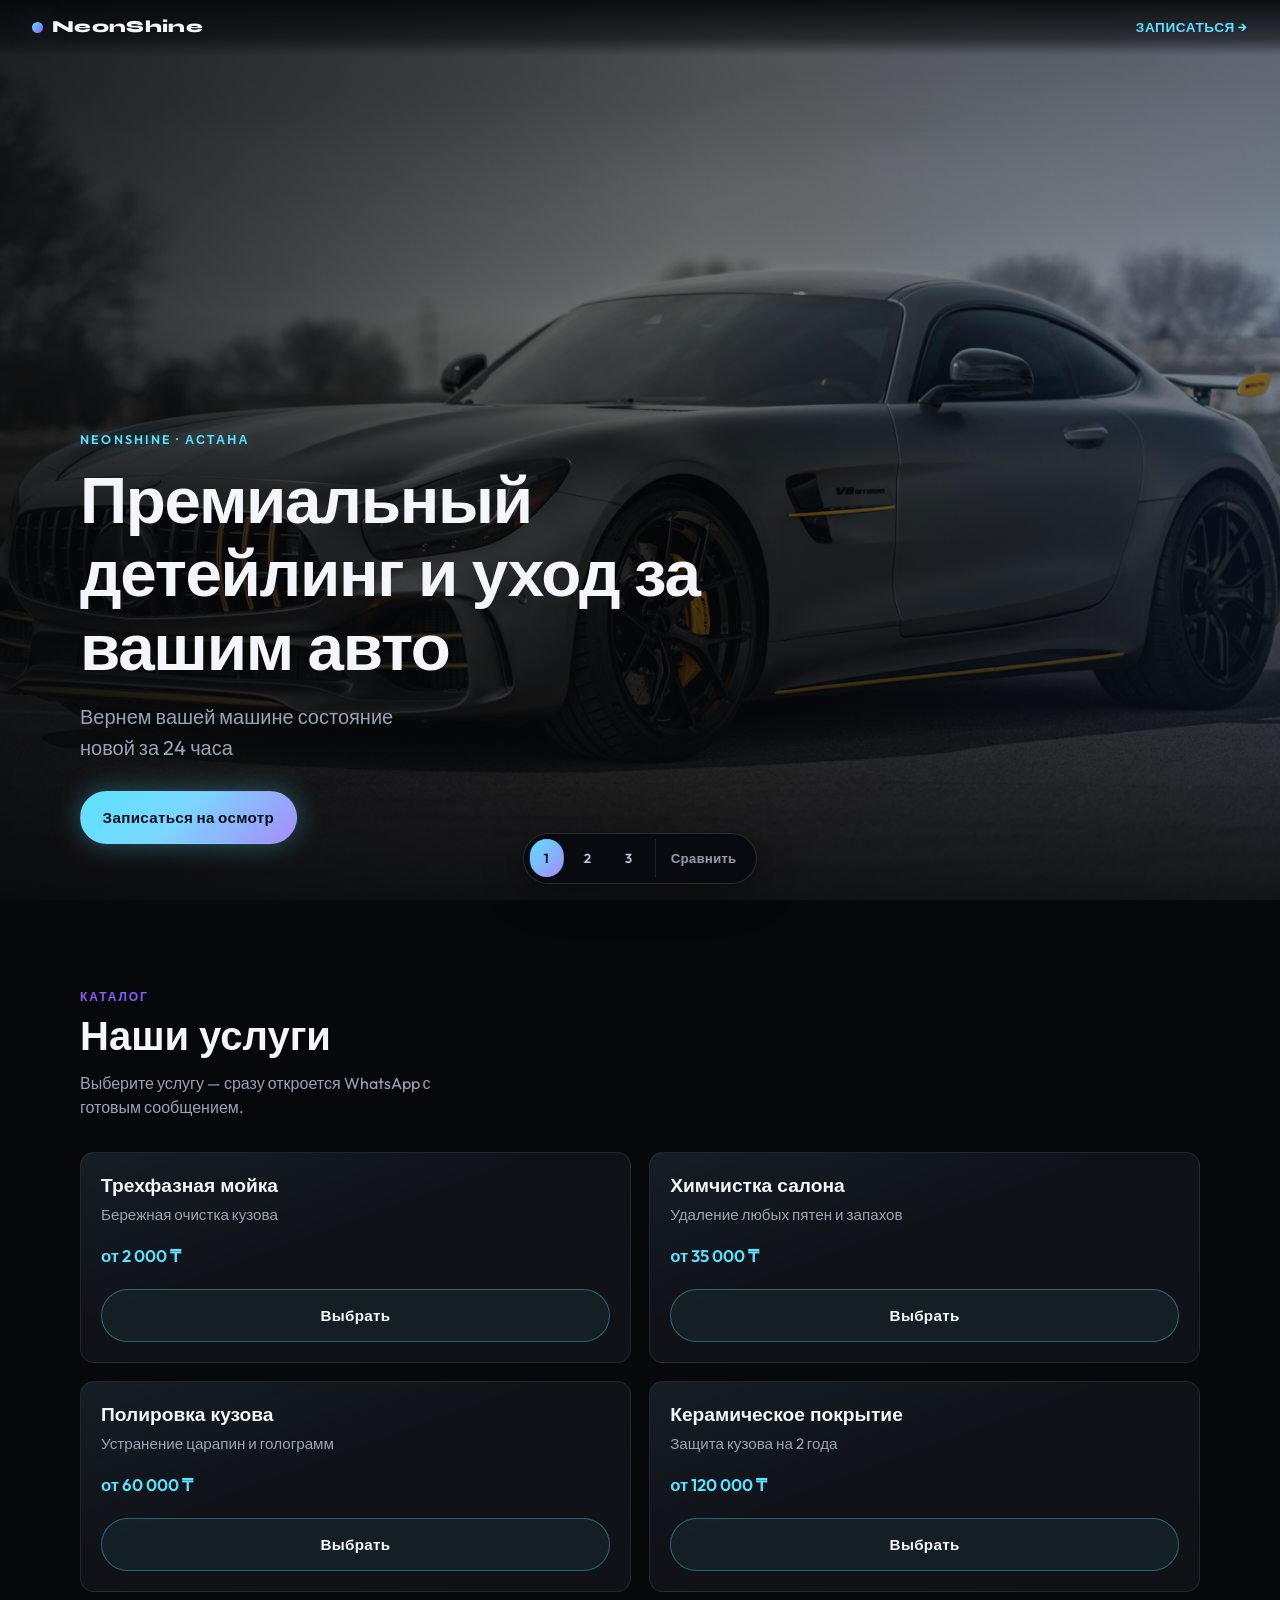
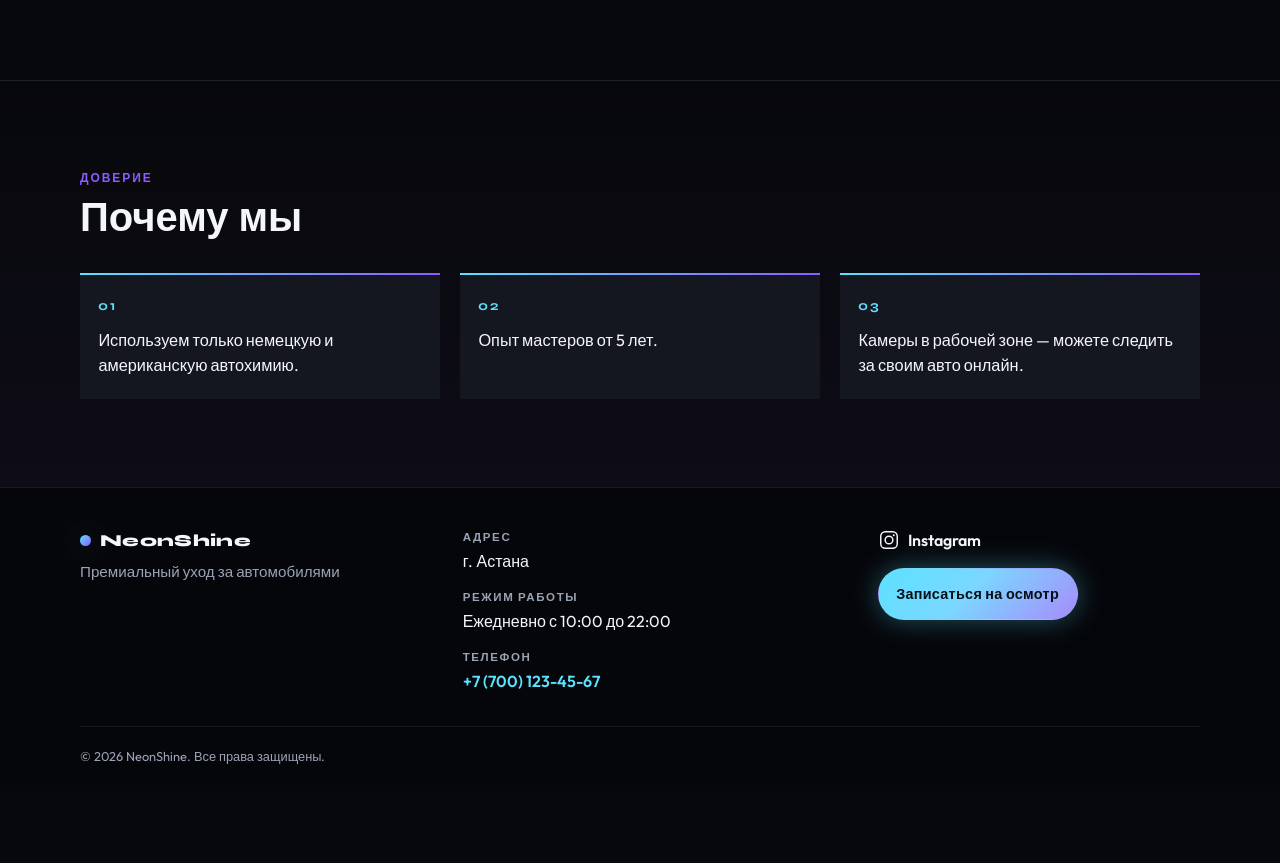
==== v1/index.html @ deca6188 "Add NeonShine landing with three style variants and Vercel config." ====
<!DOCTYPE html>
<html lang="ru">
<head>
  <meta charset="UTF-8" />
  <meta name="viewport" content="width=device-width, initial-scale=1" />
  <meta name="description" content="NeonShine — премиальный автодетейлинг в Астане. Мойка, химчистка, полировка, керамика. Запись за 1 клик." />
  <title>NeonShine — вариант 1</title>
  <link rel="preconnect" href="https://fonts.googleapis.com" />
  <link rel="preconnect" href="https://fonts.gstatic.com" crossorigin />
  <link href="https://fonts.googleapis.com/css2?family=Outfit:wght@400;500;600;700&family=Syne:wght@600;700;800&display=swap" rel="stylesheet" />
  <link rel="stylesheet" href="styles.css" />
  <link rel="stylesheet" href="../shared/scrollbar.css" />
  <link rel="stylesheet" href="../shared/contact-modal.css" />
  <link rel="stylesheet" href="../shared/switcher.css" />
</head>
<body data-variant="1">
  <header class="site-header">
    <a class="logo" href="#top" aria-label="NeonShine — наверх">
      <span class="logo-mark" aria-hidden="true"></span>
      NeonShine
    </a>
    <a class="header-cta" data-wa="inspect" href="#">Записаться →</a>
  </header>

  <main id="top">
    <section class="hero" aria-label="Главный экран">
      <div class="hero-bg" role="img" aria-label="Спортивный автомобиль в неоновом свете"></div>
      <div class="hero-veil"></div>
      <div class="hero-content">
        <p class="brand-lockup">NeonShine · Астана</p>
        <h1>Премиальный детейлинг и уход за вашим авто</h1>
        <p class="hero-lead">Вернем вашей машине состояние новой за 24 часа</p>
        <a class="btn btn-primary" data-wa="inspect" href="#">Записаться на осмотр</a>
      </div>
    </section>

    <section class="section services" id="services" aria-labelledby="services-title">
      <div class="section-inner">
        <header class="section-head">
          <p class="eyebrow">Каталог</p>
          <h2 id="services-title">Наши услуги</h2>
          <p class="section-sub">Выберите услугу — сразу откроется WhatsApp с готовым сообщением.</p>
        </header>

        <ul class="service-grid">
          <li class="service-card">
            <div class="service-card-body">
              <h3>Трехфазная мойка</h3>
              <p>Бережная очистка кузова</p>
              <p class="price">от 2 000 ₸</p>
            </div>
            <a class="btn btn-ghost" data-wa="service" data-service="Трехфазная мойка" data-price="от 2 000 ₸" href="#">Выбрать</a>
          </li>
          <li class="service-card">
            <div class="service-card-body">
              <h3>Химчистка салона</h3>
              <p>Удаление любых пятен и запахов</p>
              <p class="price">от 35 000 ₸</p>
            </div>
            <a class="btn btn-ghost" data-wa="service" data-service="Химчистка салона" data-price="от 35 000 ₸" href="#">Выбрать</a>
          </li>
          <li class="service-card">
            <div class="service-card-body">
              <h3>Полировка кузова</h3>
              <p>Устранение царапин и голограмм</p>
              <p class="price">от 60 000 ₸</p>
            </div>
            <a class="btn btn-ghost" data-wa="service" data-service="Полировка кузова" data-price="от 60 000 ₸" href="#">Выбрать</a>
          </li>
          <li class="service-card">
            <div class="service-card-body">
              <h3>Керамическое покрытие</h3>
              <p>Защита кузова на 2 года</p>
              <p class="price">от 120 000 ₸</p>
            </div>
            <a class="btn btn-ghost" data-wa="service" data-service="Керамическое покрытие" data-price="от 120 000 ₸" href="#">Выбрать</a>
          </li>
        </ul>
      </div>
    </section>

    <section class="section why" id="why" aria-labelledby="why-title">
      <div class="section-inner">
        <header class="section-head">
          <p class="eyebrow">Доверие</p>
          <h2 id="why-title">Почему мы</h2>
        </header>
        <ul class="why-list">
          <li>
            <span class="why-index" aria-hidden="true">01</span>
            <p>Используем только немецкую и американскую автохимию.</p>
          </li>
          <li>
            <span class="why-index" aria-hidden="true">02</span>
            <p>Опыт мастеров от 5 лет.</p>
          </li>
          <li>
            <span class="why-index" aria-hidden="true">03</span>
            <p>Камеры в рабочей зоне — можете следить за своим авто онлайн.</p>
          </li>
        </ul>
      </div>
    </section>
  </main>

  <footer class="site-footer" id="contacts">
    <div class="footer-inner">
      <div class="footer-brand">
        <p class="logo footer-logo">
          <span class="logo-mark" aria-hidden="true"></span>
          NeonShine
        </p>
        <p class="footer-tag">Премиальный уход за автомобилями</p>
      </div>
      <ul class="footer-meta">
        <li>
          <span class="meta-label">Адрес</span>
          <span>г. Астана</span>
        </li>
        <li>
          <span class="meta-label">Режим работы</span>
          <span>Ежедневно с 10:00 до 22:00</span>
        </li>
        <li>
          <span class="meta-label">Телефон</span>
          <a class="phone-link" data-phone-link href="tel:+77001234567">+7 (700) 123-45-67</a>
        </li>
      </ul>
      <div class="footer-social">
        <a class="ig-link" data-instagram href="https://instagram.com/neonshine.astana" target="_blank" rel="noopener noreferrer" aria-label="Instagram NeonShine">
          <svg width="22" height="22" viewBox="0 0 24 24" fill="none" aria-hidden="true">
            <rect x="3" y="3" width="18" height="18" rx="5" stroke="currentColor" stroke-width="1.6"/>
            <circle cx="12" cy="12" r="4.2" stroke="currentColor" stroke-width="1.6"/>
            <circle cx="17.2" cy="6.8" r="1.1" fill="currentColor"/>
          </svg>
          Instagram
        </a>
        <a class="btn btn-primary btn-compact" data-wa="inspect" href="#">Записаться на осмотр</a>
      </div>
    </div>
    <p class="copyright">© <span data-year></span> NeonShine. Все права защищены.</p>
  </footer>

  <script src="../shared/config.js"></script>
  <script src="../shared/main.js"></script>
  <script src="../shared/switcher.js"></script>
</body>
</html>
---- v1/styles.css ----
:root {
  --bg: #07080b;
  --bg-elevated: #101218;
  --bg-soft: #14171f;
  --line: rgba(255, 255, 255, 0.08);
  --text: #f4f6fb;
  --muted: #9aa3b5;
  --neon: #5ce1ff;
  --neon-deep: #2b7cff;
  --violet: #8b5cff;
  --glow: 0 0 28px rgba(92, 225, 255, 0.35);
  --font-display: "Syne", sans-serif;
  --font-body: "Outfit", sans-serif;
  --space: clamp(1.25rem, 4vw, 2rem);
  --max: 1120px;
  --radius: 14px;
}

*,
*::before,
*::after {
  box-sizing: border-box;
}

html {
  scroll-behavior: smooth;
}

body {
  margin: 0;
  min-height: 100vh;
  font-family: var(--font-body);
  font-size: 1rem;
  line-height: 1.55;
  color: var(--text);
  background:
    radial-gradient(1200px 600px at 80% -10%, rgba(139, 92, 255, 0.18), transparent 55%),
    radial-gradient(900px 500px at 10% 20%, rgba(43, 124, 255, 0.12), transparent 50%),
    var(--bg);
  -webkit-font-smoothing: antialiased;
}

img {
  max-width: 100%;
  display: block;
}

a {
  color: inherit;
  text-decoration: none;
}

ul {
  margin: 0;
  padding: 0;
  list-style: none;
}

h1,
h2,
h3 {
  font-family: var(--font-display);
  font-weight: 700;
  line-height: 1.12;
  margin: 0;
}

p {
  margin: 0;
}

/* Header */
.site-header {
  position: fixed;
  inset: 0 0 auto;
  z-index: 20;
  display: flex;
  align-items: center;
  justify-content: space-between;
  gap: 1rem;
  padding: 0.9rem var(--space);
  background: linear-gradient(to bottom, rgba(7, 8, 11, 0.92), rgba(7, 8, 11, 0.55) 70%, transparent);
  backdrop-filter: blur(8px);
}

.logo {
  display: inline-flex;
  align-items: center;
  gap: 0.55rem;
  font-family: var(--font-display);
  font-weight: 800;
  font-size: 1.05rem;
  letter-spacing: 0.02em;
}

.logo-mark {
  width: 0.7rem;
  height: 0.7rem;
  border-radius: 50%;
  background: linear-gradient(135deg, var(--neon), var(--violet));
  box-shadow: var(--glow);
}

.header-cta {
  font-size: 0.85rem;
  font-weight: 600;
  letter-spacing: 0.04em;
  text-transform: uppercase;
  color: var(--neon);
}

.header-cta:hover {
  color: #fff;
}

/* Hero */
.hero {
  position: relative;
  min-height: 100svh;
  display: grid;
  align-items: end;
  overflow: hidden;
}

.hero-bg {
  position: absolute;
  inset: 0;
  background: url("hero-neon.jpg") center 35% / cover no-repeat;
  transform: scale(1.04);
}

.hero-veil {
  position: absolute;
  inset: 0;
  background:
    linear-gradient(180deg, rgba(7, 8, 11, 0.55) 0%, rgba(7, 8, 11, 0.35) 35%, rgba(7, 8, 11, 0.92) 100%),
    linear-gradient(90deg, rgba(7, 8, 11, 0.75) 0%, rgba(7, 8, 11, 0.25) 55%, rgba(43, 124, 255, 0.18) 100%);
}

.hero-content {
  position: relative;
  z-index: 1;
  width: min(100% - 2 * var(--space), var(--max));
  margin: 0 auto;
  padding: 7.5rem 0 3.5rem;
}

.brand-lockup {
  display: inline-block;
  margin-bottom: 1rem;
  font-size: 0.78rem;
  font-weight: 600;
  letter-spacing: 0.18em;
  text-transform: uppercase;
  color: var(--neon);
  text-shadow: 0 0 18px rgba(92, 225, 255, 0.45);
}

.hero h1 {
  max-width: 14ch;
  font-size: clamp(2.15rem, 7.2vw, 4.1rem);
  letter-spacing: -0.02em;
}

.hero-lead {
  max-width: 28ch;
  margin-top: 1rem;
  font-size: clamp(1.05rem, 2.6vw, 1.25rem);
  color: var(--muted);
}

.btn {
  display: inline-flex;
  align-items: center;
  justify-content: center;
  min-height: 3rem;
  padding: 0.85rem 1.35rem;
  border-radius: 999px;
  border: 1px solid transparent;
  font-family: var(--font-body);
  font-size: 0.95rem;
  font-weight: 600;
  letter-spacing: 0.02em;
  cursor: pointer;
  transition: background 0.2s ease, color 0.2s ease, border-color 0.2s ease, box-shadow 0.2s ease;
}

.btn-primary {
  margin-top: 1.75rem;
  color: #041018;
  background: linear-gradient(135deg, var(--neon) 0%, #7ad7ff 45%, #a78bfa 100%);
  box-shadow: var(--glow);
}

.btn-primary:hover {
  box-shadow: 0 0 36px rgba(92, 225, 255, 0.5);
  color: #000;
}

.btn-ghost {
  width: 100%;
  margin-top: auto;
  color: var(--text);
  border-color: rgba(92, 225, 255, 0.35);
  background: rgba(92, 225, 255, 0.06);
}

.btn-ghost:hover {
  border-color: var(--neon);
  background: rgba(92, 225, 255, 0.14);
  box-shadow: 0 0 20px rgba(92, 225, 255, 0.2);
}

.btn-compact {
  margin-top: 0;
  min-height: 2.75rem;
  padding-inline: 1.1rem;
  font-size: 0.9rem;
}

/* Sections */
.section {
  padding: clamp(3.5rem, 8vw, 5.5rem) 0;
}

.section-inner {
  width: min(100% - 2 * var(--space), var(--max));
  margin: 0 auto;
}

.section-head {
  margin-bottom: 2rem;
}

.eyebrow {
  margin-bottom: 0.55rem;
  font-size: 0.75rem;
  font-weight: 600;
  letter-spacing: 0.16em;
  text-transform: uppercase;
  color: var(--violet);
}

.section-head h2 {
  font-size: clamp(1.75rem, 4.5vw, 2.5rem);
}

.section-sub {
  margin-top: 0.65rem;
  max-width: 36ch;
  color: var(--muted);
}

/* Services */
.service-grid {
  display: grid;
  gap: 1rem;
}

@media (min-width: 700px) {
  .service-grid {
    grid-template-columns: repeat(2, 1fr);
    gap: 1.15rem;
  }
}

.service-card {
  display: flex;
  flex-direction: column;
  gap: 1.25rem;
  padding: 1.35rem 1.25rem 1.25rem;
  border: 1px solid var(--line);
  border-radius: var(--radius);
  background:
    linear-gradient(160deg, rgba(92, 225, 255, 0.06), transparent 42%),
    var(--bg-elevated);
}

.service-card h3 {
  font-size: 1.2rem;
  margin-bottom: 0.45rem;
}

.service-card p {
  color: var(--muted);
  font-size: 0.95rem;
}

.service-card .price {
  margin-top: 1rem;
  color: var(--neon);
  font-weight: 600;
  font-size: 1.05rem;
}

/* Why */
.why {
  border-top: 1px solid var(--line);
  background: linear-gradient(180deg, transparent, rgba(139, 92, 255, 0.05));
}

.why-list {
  display: grid;
  gap: 1rem;
}

@media (min-width: 800px) {
  .why-list {
    grid-template-columns: repeat(3, 1fr);
    gap: 1.25rem;
  }
}

.why-list li {
  padding: 1.25rem 1.15rem;
  border-top: 2px solid transparent;
  border-image: linear-gradient(90deg, var(--neon), var(--violet)) 1;
  background: var(--bg-soft);
}

.why-index {
  display: block;
  margin-bottom: 0.75rem;
  font-family: var(--font-display);
  font-size: 0.85rem;
  font-weight: 700;
  letter-spacing: 0.12em;
  color: var(--neon);
}

.why-list p {
  font-size: 1.02rem;
  color: var(--text);
}

/* Footer */
.site-footer {
  border-top: 1px solid var(--line);
  padding: 2.5rem var(--space) 1.5rem;
  background: #05060a;
}

.footer-inner {
  width: min(100%, var(--max));
  margin: 0 auto;
  display: grid;
  gap: 1.75rem;
}

@media (min-width: 800px) {
  .footer-inner {
    grid-template-columns: 1.1fr 1.2fr 1fr;
    align-items: start;
  }
}

.footer-logo {
  margin-bottom: 0.4rem;
}

.footer-tag {
  color: var(--muted);
  font-size: 0.95rem;
}

.footer-meta {
  display: grid;
  gap: 0.9rem;
}

.meta-label {
  display: block;
  margin-bottom: 0.2rem;
  font-size: 0.72rem;
  font-weight: 600;
  letter-spacing: 0.14em;
  text-transform: uppercase;
  color: var(--muted);
}

.phone-link {
  color: var(--neon);
  font-weight: 600;
}

.phone-link:hover {
  text-decoration: underline;
}

.footer-social {
  display: flex;
  flex-direction: column;
  align-items: flex-start;
  gap: 1rem;
}

.ig-link {
  display: inline-flex;
  align-items: center;
  gap: 0.55rem;
  font-weight: 600;
  color: var(--text);
}

.ig-link:hover {
  color: var(--neon);
}

.copyright {
  width: min(100%, var(--max));
  margin: 2rem auto 0;
  padding-top: 1.25rem;
  border-top: 1px solid var(--line);
  font-size: 0.8rem;
  color: var(--muted);
}

@media (prefers-reduced-motion: reduce) {
  html {
    scroll-behavior: auto;
  }

  .btn,
  .header-cta,
  .ig-link,
  .phone-link {
    transition: none;
  }
}
---- shared/scrollbar.css ----
/* NeonShine custom scrollbar — вместо системного */
html {
  scrollbar-width: thin;
  scrollbar-color: #5ce1ff #0c0e14;
}

* {
  scrollbar-width: thin;
  scrollbar-color: #5ce1ff #0c0e14;
}

::-webkit-scrollbar {
  width: 10px;
  height: 10px;
}

::-webkit-scrollbar-track {
  background: #0c0e14;
  border-left: 1px solid rgba(92, 225, 255, 0.08);
}

::-webkit-scrollbar-thumb {
  background: linear-gradient(180deg, #5ce1ff 0%, #8b5cff 100%);
  border-radius: 999px;
  border: 2px solid #0c0e14;
  box-shadow: 0 0 12px rgba(92, 225, 255, 0.35);
}

::-webkit-scrollbar-thumb:hover {
  background: linear-gradient(180deg, #7aebff 0%, #a78bfa 100%);
  box-shadow: 0 0 16px rgba(92, 225, 255, 0.55);
}

::-webkit-scrollbar-corner {
  background: #0c0e14;
}
---- shared/contact-modal.css ----
.ns-contact-modal {
  position: fixed;
  inset: 0;
  width: min(100% - 2rem, 420px);
  max-height: calc(100% - 2rem);
  margin: auto;
  padding: 0;
  border: 1px solid rgba(92, 225, 255, 0.22);
  border-radius: 18px;
  background: #10131a;
  color: #f3f5fa;
  box-shadow:
    0 0 0 1px rgba(139, 92, 255, 0.12),
    0 24px 80px rgba(0, 0, 0, 0.55),
    0 0 40px rgba(92, 225, 255, 0.12);
  overflow: hidden;
}

.ns-contact-modal::backdrop {
  background: rgba(3, 5, 10, 0.72);
  backdrop-filter: blur(8px);
}

.ns-contact-inner {
  padding: 1.35rem 1.35rem 1.25rem;
}

.ns-contact-head {
  display: flex;
  align-items: flex-start;
  justify-content: space-between;
  gap: 1rem;
  margin-bottom: 1.1rem;
}

.ns-contact-kicker {
  margin: 0 0 0.3rem;
  font-size: 0.72rem;
  font-weight: 600;
  letter-spacing: 0.14em;
  text-transform: uppercase;
  color: #5ce1ff;
}

.ns-contact-head h2 {
  margin: 0;
  font-size: 1.35rem;
  line-height: 1.2;
  font-weight: 700;
}

.ns-contact-close {
  appearance: none;
  border: 1px solid rgba(255, 255, 255, 0.12);
  background: transparent;
  color: #9aa3b5;
  width: 2.2rem;
  height: 2.2rem;
  border-radius: 999px;
  cursor: pointer;
  font-size: 1.2rem;
  line-height: 1;
  flex-shrink: 0;
}

.ns-contact-close:hover {
  color: #fff;
  border-color: rgba(92, 225, 255, 0.4);
}

.ns-contact-list {
  display: grid;
  gap: 0.65rem;
  margin: 0;
  padding: 0;
  list-style: none;
}

.ns-contact-list a,
.ns-contact-list button {
  display: flex;
  align-items: center;
  gap: 0.85rem;
  width: 100%;
  min-height: 3.15rem;
  padding: 0.7rem 0.9rem;
  border-radius: 12px;
  border: 1px solid rgba(255, 255, 255, 0.1);
  background: rgba(255, 255, 255, 0.03);
  color: inherit;
  text-decoration: none;
  font: inherit;
  text-align: left;
  cursor: pointer;
  transition: border-color 0.15s ease, background 0.15s ease;
}

.ns-contact-list a:hover,
.ns-contact-list button:hover {
  border-color: rgba(92, 225, 255, 0.4);
  background: rgba(92, 225, 255, 0.08);
}

.ns-contact-ico {
  display: inline-flex;
  align-items: center;
  justify-content: center;
  width: 2rem;
  height: 2rem;
  border-radius: 8px;
  background: rgba(92, 225, 255, 0.1);
  color: #5ce1ff;
  flex-shrink: 0;
}

.ns-contact-ico.wa {
  background: rgba(37, 211, 102, 0.12);
  color: #25d366;
}

.ns-contact-ico.ig {
  background: rgba(167, 139, 250, 0.14);
  color: #a78bfa;
}

.ns-contact-meta {
  display: grid;
  gap: 0.1rem;
  min-width: 0;
}

.ns-contact-meta strong {
  font-size: 0.95rem;
  font-weight: 600;
}

.ns-contact-meta span {
  font-size: 0.8rem;
  color: #9aa3b5;
}

.ns-contact-toast {
  margin: 0.85rem 0 0;
  min-height: 1.2rem;
  font-size: 0.82rem;
  color: #5ce1ff;
  opacity: 0;
  transition: opacity 0.2s ease;
}

.ns-contact-toast.is-on {
  opacity: 1;
}
---- shared/switcher.css ----
.variant-switcher {
  position: fixed;
  left: 50%;
  bottom: 1rem;
  z-index: 100;
  transform: translateX(-50%);
  display: flex;
  align-items: center;
  gap: 0.35rem;
  padding: 0.35rem;
  border: 1px solid rgba(255, 255, 255, 0.14);
  border-radius: 999px;
  background: rgba(8, 10, 16, 0.92);
  backdrop-filter: blur(12px);
  box-shadow: 0 10px 40px rgba(0, 0, 0, 0.45);
}

.variant-switcher a,
.variant-switcher button {
  appearance: none;
  border: 0;
  cursor: pointer;
  font: inherit;
  color: #c9cedb;
  background: transparent;
  border-radius: 999px;
  padding: 0.55rem 0.9rem;
  font-size: 0.82rem;
  font-weight: 600;
  letter-spacing: 0.02em;
  text-decoration: none;
  white-space: nowrap;
}

.variant-switcher a:hover,
.variant-switcher button:hover {
  color: #fff;
  background: rgba(255, 255, 255, 0.06);
}

.variant-switcher a.is-active {
  color: #041018;
  background: linear-gradient(135deg, #5ce1ff, #a78bfa);
}

body[data-variant="3"] .variant-switcher a.is-active {
  color: #fff;
  background: linear-gradient(135deg, #ff2d45, #c01028);
}

.variant-switcher .switcher-compare {
  color: #9aa3b5;
  border-left: 1px solid rgba(255, 255, 255, 0.12);
  border-radius: 0 999px 999px 0;
  margin-left: 0.15rem;
  padding-left: 0.95rem;
}

body {
  padding-bottom: 4.5rem;
}

@media (max-width: 420px) {
  .variant-switcher {
    width: calc(100% - 1.5rem);
    justify-content: space-between;
  }

  .variant-switcher a,
  .variant-switcher button {
    padding-inline: 0.65rem;
    font-size: 0.75rem;
  }
}
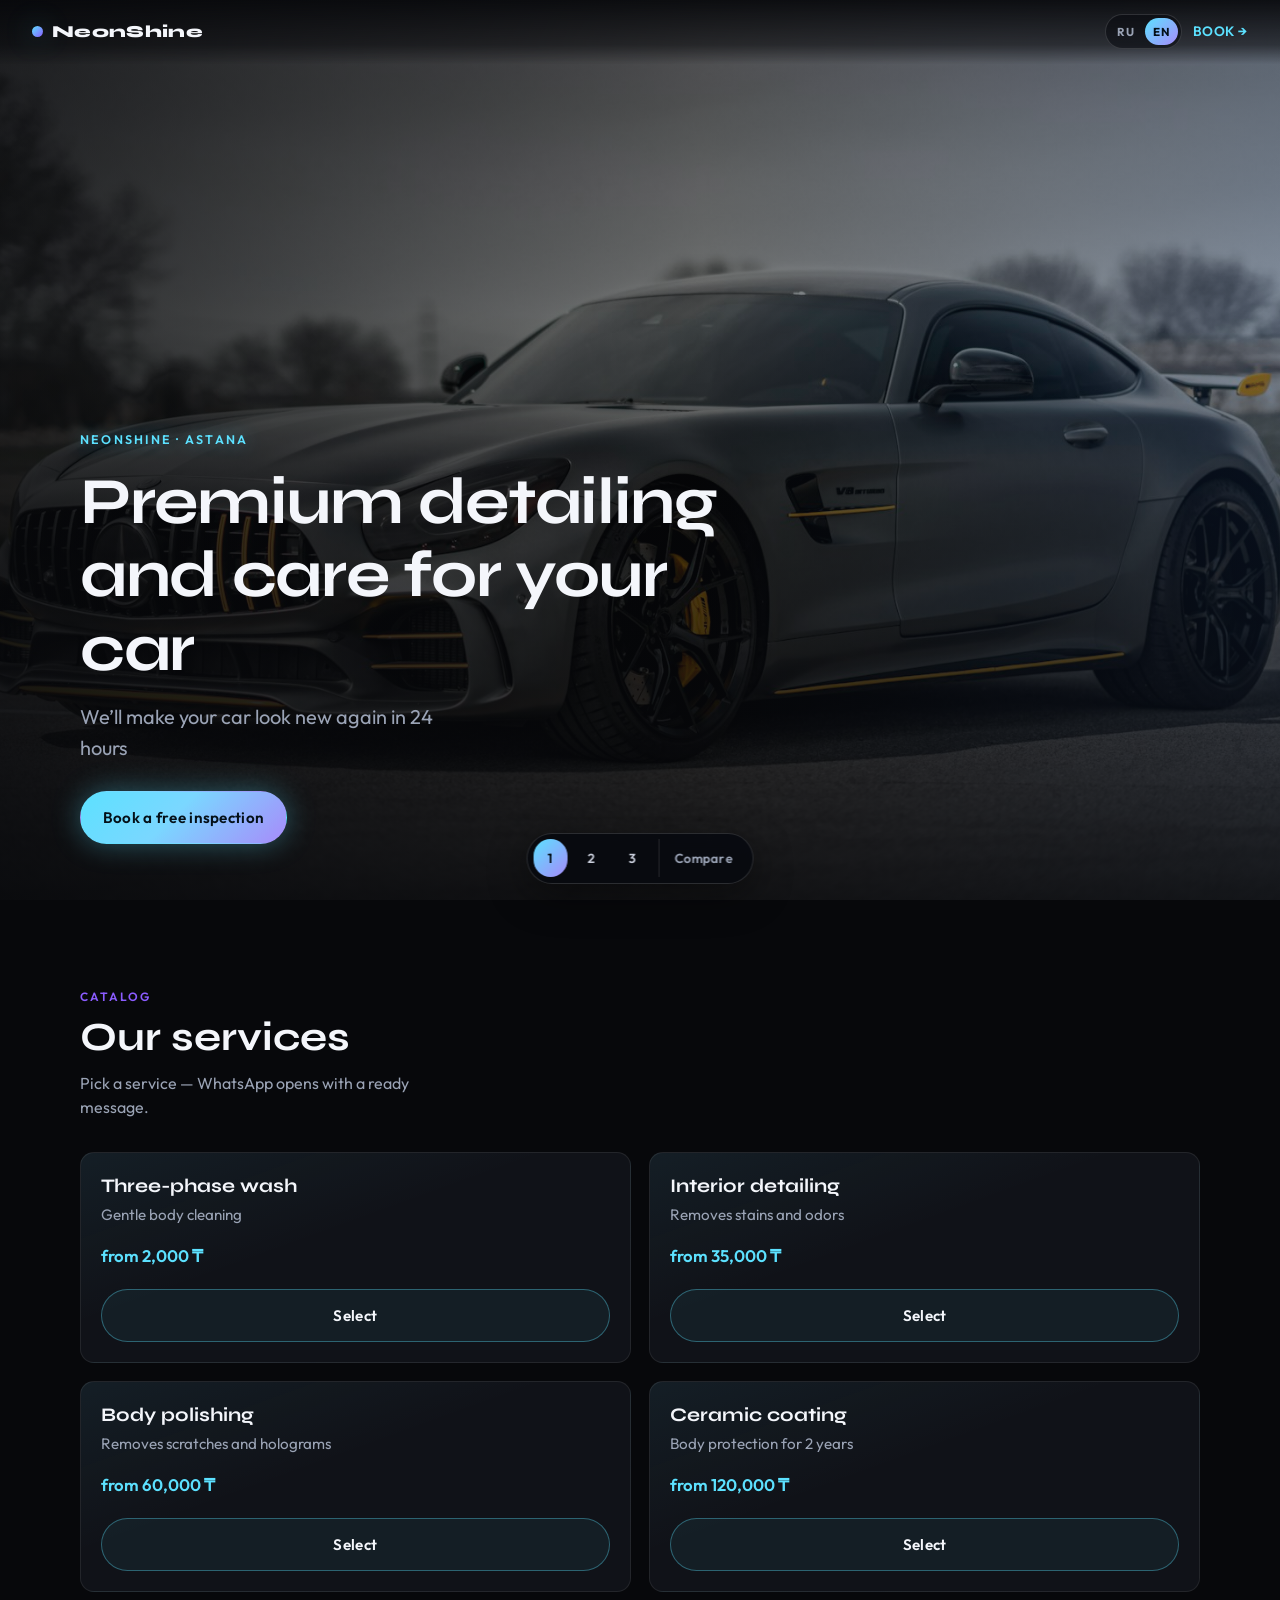
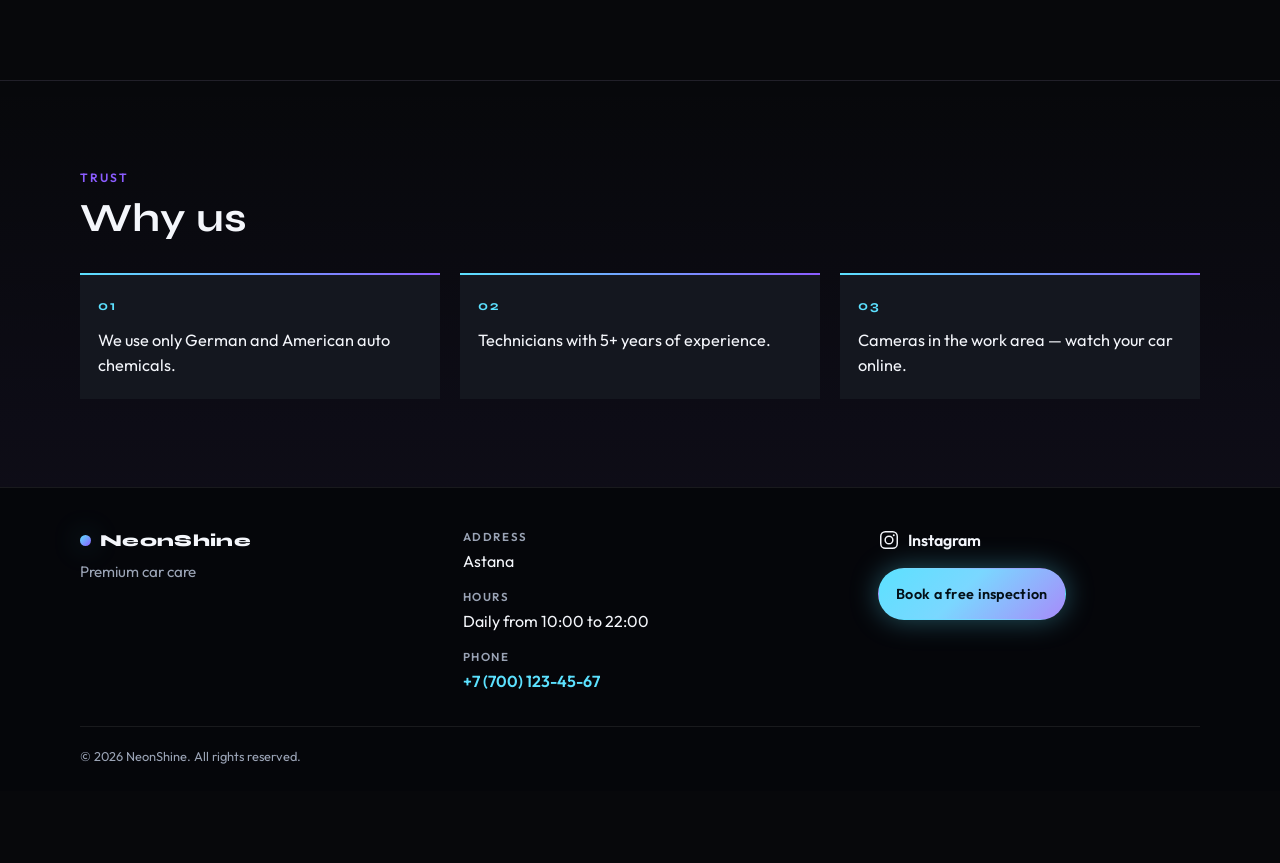
==== commit eecaa2f3: "Add Russian and English language switch across all landing variants." ====
--- a/v1/index.html
+++ b/v1/index.html
@@ -11,69 +11,72 @@
   <link rel="stylesheet" href="styles.css" />
   <link rel="stylesheet" href="../shared/scrollbar.css" />
   <link rel="stylesheet" href="../shared/contact-modal.css" />
+  <link rel="stylesheet" href="../shared/lang.css" />
   <link rel="stylesheet" href="../shared/switcher.css" />
 </head>
 <body data-variant="1">
   <header class="site-header">
-    <a class="logo" href="#top" aria-label="NeonShine — наверх">
+    <a class="logo" href="#top" aria-label="NeonShine">
       <span class="logo-mark" aria-hidden="true"></span>
       NeonShine
     </a>
-    <a class="header-cta" data-wa="inspect" href="#">Записаться →</a>
+    <div class="header-tools" data-lang-mount>
+      <a class="header-cta" data-wa="inspect" data-i18n="nav.book" href="#">Записаться →</a>
+    </div>
   </header>
 
   <main id="top">
-    <section class="hero" aria-label="Главный экран">
-      <div class="hero-bg" role="img" aria-label="Спортивный автомобиль в неоновом свете"></div>
+    <section class="hero" aria-label="Hero">
+      <div class="hero-bg" role="img" data-i18n="hero.img" data-i18n-attr="aria-label" aria-label="Спортивный автомобиль в неоновом свете"></div>
       <div class="hero-veil"></div>
       <div class="hero-content">
-        <p class="brand-lockup">NeonShine · Астана</p>
-        <h1>Премиальный детейлинг и уход за вашим авто</h1>
-        <p class="hero-lead">Вернем вашей машине состояние новой за 24 часа</p>
-        <a class="btn btn-primary" data-wa="inspect" href="#">Записаться на осмотр</a>
+        <p class="brand-lockup" data-i18n="hero.lockup">NeonShine · Астана</p>
+        <h1 data-i18n="hero.title">Премиальный детейлинг и уход за вашим авто</h1>
+        <p class="hero-lead" data-i18n="hero.lead">Вернем вашей машине состояние новой за 24 часа</p>
+        <a class="btn btn-primary" data-wa="inspect" data-i18n="hero.cta" href="#">Записаться на осмотр</a>
       </div>
     </section>
 
     <section class="section services" id="services" aria-labelledby="services-title">
       <div class="section-inner">
         <header class="section-head">
-          <p class="eyebrow">Каталог</p>
-          <h2 id="services-title">Наши услуги</h2>
-          <p class="section-sub">Выберите услугу — сразу откроется WhatsApp с готовым сообщением.</p>
+          <p class="eyebrow" data-i18n="services.eyebrow">Каталог</p>
+          <h2 id="services-title" data-i18n="services.title">Наши услуги</h2>
+          <p class="section-sub" data-i18n="services.sub">Выберите услугу — сразу откроется WhatsApp с готовым сообщением.</p>
         </header>
 
         <ul class="service-grid">
           <li class="service-card">
             <div class="service-card-body">
-              <h3>Трехфазная мойка</h3>
-              <p>Бережная очистка кузова</p>
-              <p class="price">от 2 000 ₸</p>
+              <h3 data-i18n="svc.wash.name">Трехфазная мойка</h3>
+              <p data-i18n="svc.wash.desc">Бережная очистка кузова</p>
+              <p class="price" data-i18n="svc.wash.price">от 2 000 ₸</p>
             </div>
-            <a class="btn btn-ghost" data-wa="service" data-service="Трехфазная мойка" data-price="от 2 000 ₸" href="#">Выбрать</a>
+            <a class="btn btn-ghost" data-wa="service" data-service-key="wash" data-i18n="services.choose" href="#">Выбрать</a>
           </li>
           <li class="service-card">
             <div class="service-card-body">
-              <h3>Химчистка салона</h3>
-              <p>Удаление любых пятен и запахов</p>
-              <p class="price">от 35 000 ₸</p>
+              <h3 data-i18n="svc.interior.name">Химчистка салона</h3>
+              <p data-i18n="svc.interior.desc">Удаление любых пятен и запахов</p>
+              <p class="price" data-i18n="svc.interior.price">от 35 000 ₸</p>
             </div>
-            <a class="btn btn-ghost" data-wa="service" data-service="Химчистка салона" data-price="от 35 000 ₸" href="#">Выбрать</a>
+            <a class="btn btn-ghost" data-wa="service" data-service-key="interior" data-i18n="services.choose" href="#">Выбрать</a>
           </li>
           <li class="service-card">
             <div class="service-card-body">
-              <h3>Полировка кузова</h3>
-              <p>Устранение царапин и голограмм</p>
-              <p class="price">от 60 000 ₸</p>
+              <h3 data-i18n="svc.polish.name">Полировка кузова</h3>
+              <p data-i18n="svc.polish.desc">Устранение царапин и голограмм</p>
+              <p class="price" data-i18n="svc.polish.price">от 60 000 ₸</p>
             </div>
-            <a class="btn btn-ghost" data-wa="service" data-service="Полировка кузова" data-price="от 60 000 ₸" href="#">Выбрать</a>
+            <a class="btn btn-ghost" data-wa="service" data-service-key="polish" data-i18n="services.choose" href="#">Выбрать</a>
           </li>
           <li class="service-card">
             <div class="service-card-body">
-              <h3>Керамическое покрытие</h3>
-              <p>Защита кузова на 2 года</p>
-              <p class="price">от 120 000 ₸</p>
+              <h3 data-i18n="svc.ceramic.name">Керамическое покрытие</h3>
+              <p data-i18n="svc.ceramic.desc">Защита кузова на 2 года</p>
+              <p class="price" data-i18n="svc.ceramic.price">от 120 000 ₸</p>
             </div>
-            <a class="btn btn-ghost" data-wa="service" data-service="Керамическое покрытие" data-price="от 120 000 ₸" href="#">Выбрать</a>
+            <a class="btn btn-ghost" data-wa="service" data-service-key="ceramic" data-i18n="services.choose" href="#">Выбрать</a>
           </li>
         </ul>
       </div>
@@ -82,21 +85,21 @@
     <section class="section why" id="why" aria-labelledby="why-title">
       <div class="section-inner">
         <header class="section-head">
-          <p class="eyebrow">Доверие</p>
-          <h2 id="why-title">Почему мы</h2>
+          <p class="eyebrow" data-i18n="why.eyebrow">Доверие</p>
+          <h2 id="why-title" data-i18n="why.title">Почему мы</h2>
         </header>
         <ul class="why-list">
           <li>
             <span class="why-index" aria-hidden="true">01</span>
-            <p>Используем только немецкую и американскую автохимию.</p>
+            <p data-i18n="why.1">Используем только немецкую и американскую автохимию.</p>
           </li>
           <li>
             <span class="why-index" aria-hidden="true">02</span>
-            <p>Опыт мастеров от 5 лет.</p>
+            <p data-i18n="why.2">Опыт мастеров от 5 лет.</p>
           </li>
           <li>
             <span class="why-index" aria-hidden="true">03</span>
-            <p>Камеры в рабочей зоне — можете следить за своим авто онлайн.</p>
+            <p data-i18n="why.3">Камеры в рабочей зоне — можете следить за своим авто онлайн.</p>
           </li>
         </ul>
       </div>
@@ -110,19 +113,19 @@
           <span class="logo-mark" aria-hidden="true"></span>
           NeonShine
         </p>
-        <p class="footer-tag">Премиальный уход за автомобилями</p>
+        <p class="footer-tag" data-i18n="footer.tag">Премиальный уход за автомобилями</p>
       </div>
       <ul class="footer-meta">
         <li>
-          <span class="meta-label">Адрес</span>
-          <span>г. Астана</span>
+          <span class="meta-label" data-i18n="footer.address">Адрес</span>
+          <span data-i18n="footer.city">г. Астана</span>
         </li>
         <li>
-          <span class="meta-label">Режим работы</span>
-          <span>Ежедневно с 10:00 до 22:00</span>
+          <span class="meta-label" data-i18n="footer.hoursLabel">Режим работы</span>
+          <span data-i18n="footer.hours">Ежедневно с 10:00 до 22:00</span>
         </li>
         <li>
-          <span class="meta-label">Телефон</span>
+          <span class="meta-label" data-i18n="footer.phone">Телефон</span>
           <a class="phone-link" data-phone-link href="tel:+77001234567">+7 (700) 123-45-67</a>
         </li>
       </ul>
@@ -135,13 +138,14 @@
           </svg>
           Instagram
         </a>
-        <a class="btn btn-primary btn-compact" data-wa="inspect" href="#">Записаться на осмотр</a>
+        <a class="btn btn-primary btn-compact" data-wa="inspect" data-i18n="hero.cta" href="#">Записаться на осмотр</a>
       </div>
     </div>
-    <p class="copyright">© <span data-year></span> NeonShine. Все права защищены.</p>
+    <p class="copyright">© <span data-year></span> NeonShine. <span data-i18n="footer.rights">Все права защищены.</span></p>
   </footer>
 
   <script src="../shared/config.js"></script>
+  <script src="../shared/i18n.js"></script>
   <script src="../shared/main.js"></script>
   <script src="../shared/switcher.js"></script>
 </body>
--- a/shared/lang.css
+++ b/shared/lang.css
@@ -0,0 +1,55 @@
+.lang-switch {
+  display: inline-flex;
+  align-items: center;
+  gap: 0.15rem;
+  padding: 0.18rem;
+  border: 1px solid rgba(255, 255, 255, 0.14);
+  border-radius: 999px;
+  background: rgba(8, 10, 16, 0.55);
+}
+
+.lang-switch button {
+  appearance: none;
+  border: 0;
+  cursor: pointer;
+  min-width: 2.1rem;
+  min-height: 1.7rem;
+  padding: 0 0.45rem;
+  border-radius: 999px;
+  font: inherit;
+  font-size: 0.72rem;
+  font-weight: 700;
+  letter-spacing: 0.06em;
+  color: #9aa3b5;
+  background: transparent;
+}
+
+.lang-switch button:hover {
+  color: #fff;
+}
+
+.lang-switch button.is-active {
+  color: #041018;
+  background: linear-gradient(135deg, #5ce1ff, #a78bfa);
+}
+
+body[data-variant="3"] .lang-switch button.is-active {
+  color: #fff;
+  background: linear-gradient(135deg, #ff2d45, #c01028);
+}
+
+.header-tools,
+.bar-tools,
+.top-tools,
+.chooser-lang {
+  display: inline-flex;
+  align-items: center;
+  gap: 0.65rem;
+}
+
+.chooser-lang {
+  position: fixed;
+  top: 1rem;
+  right: 1rem;
+  z-index: 40;
+}
